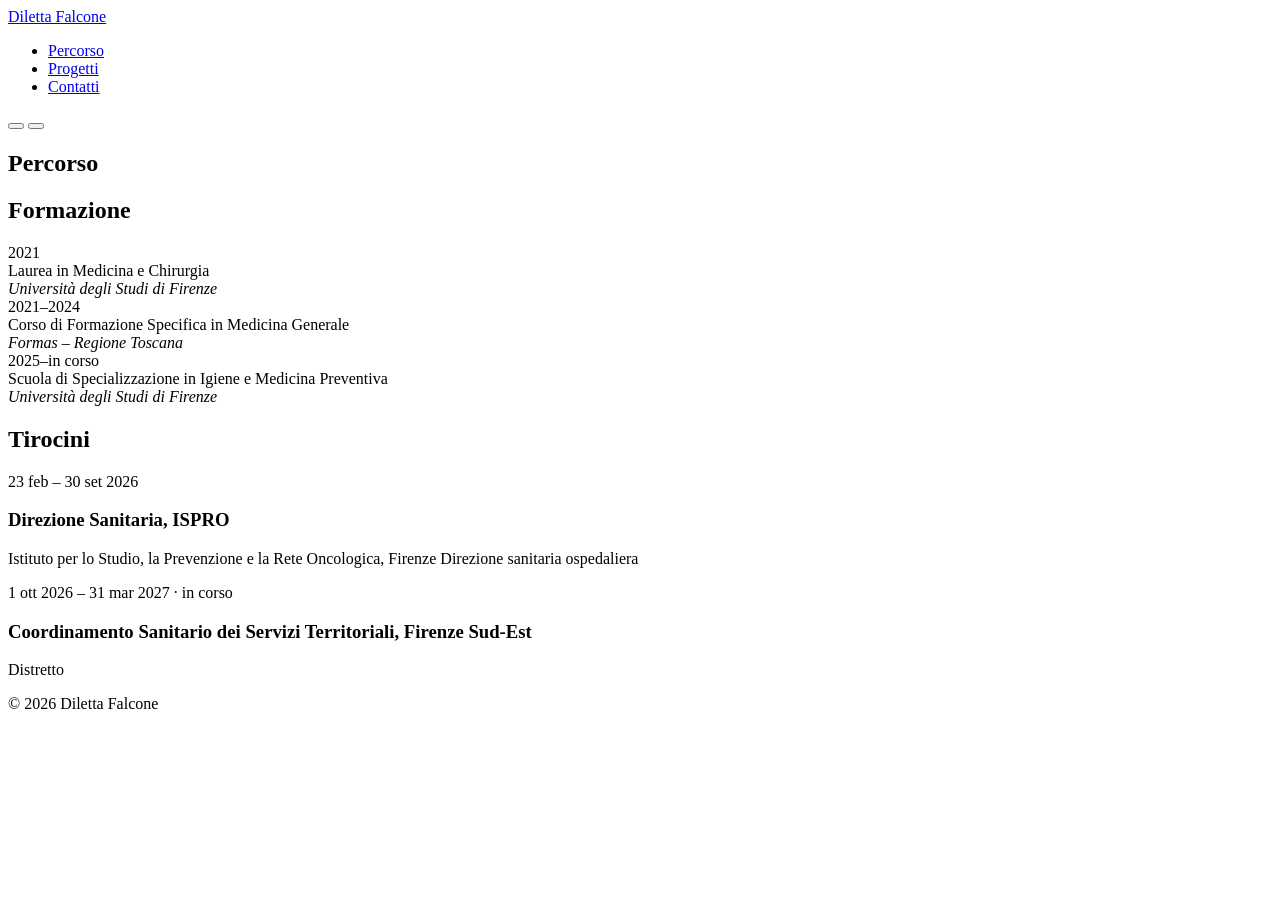
==== percorso/index.html @ 8f91eda7 "Favicon, anteprima link, dati strutturati, sitemap Co-Authored-By: Claude Opus 5.5 <noreply@anthropi" ====
<!DOCTYPE html>
<html lang="it">
<head>
  <meta charset="UTF-8">
  <meta name="viewport" content="width=device-width, initial-scale=1.0">
  <meta name="description" content="Studi e tirocini di Diletta Falcone.">
  <title>Percorso — Diletta Falcone</title>
  <link rel="canonical" href="https://dilettafalcone.it/percorso/">
  <link rel="icon" href="/favicon.svg" type="image/svg+xml">
  <link rel="icon" href="/favicon-96.png" sizes="96x96" type="image/png">
  <link rel="icon" href="/favicon.ico" sizes="any">
  <link rel="apple-touch-icon" href="/apple-touch-icon.png">
  <meta property="og:type" content="website">
  <meta property="og:site_name" content="Diletta Falcone">
  <meta property="og:locale" content="it_IT">
  <meta property="og:title" content="Percorso — Diletta Falcone">
  <meta property="og:description" content="Studi e tirocini di Diletta Falcone.">
  <meta property="og:url" content="https://dilettafalcone.it/percorso/">
  <meta property="og:image" content="https://dilettafalcone.it/og-image.png">
  <meta property="og:image:width" content="1200">
  <meta property="og:image:height" content="630">
  <meta property="og:image:alt" content="Diletta Falcone, medico chirurgo">
  <meta name="twitter:card" content="summary_large_image">
  <link rel="preconnect" href="https://fonts.googleapis.com">
  <link rel="preconnect" href="https://fonts.gstatic.com" crossorigin>
  <link href="https://fonts.googleapis.com/css2?family=Source+Serif+4:ital,opsz,wght@0,8..60,400;0,8..60,600;1,8..60,400&display=swap" rel="stylesheet">
  <link rel="stylesheet" href="/css/style.css">
  <script>(function(){var t=null;try{t=localStorage.getItem('theme')}catch(e){}t=t||(window.matchMedia('(prefers-color-scheme: dark)').matches?'dark':'light');document.documentElement.setAttribute('data-theme',t);})();</script>
</head>
<body>

  <nav>
    <div class="nav-inner">
      <a href="/" class="nav-logo">Diletta Falcone</a>
      <ul class="nav-links">
        <li><a href="/percorso/" aria-current="page">Percorso</a></li>
        <li><a href="/progetti/">Progetti</a></li>
        <li><a href="/#contact">Contatti</a></li>
      </ul>
      <button class="nav-hamburger" id="nav-hamburger" aria-label="Menu" aria-expanded="false" onclick="toggleNav()">
        <span></span><span></span><span></span>
      </button>
      <button class="theme-toggle" id="theme-toggle" onclick="toggleTheme()" aria-label="Cambia tema"></button>
    </div>
  </nav>

  <main>

    <section class="page-head">
      <h1>Percorso</h1>
    </section>

    <section id="formazione">
      <h2 class="section-label">Formazione</h2>
      <div class="timeline">
        <div class="timeline-item">
          <span class="timeline-year">2021</span>
          <div class="timeline-desc">Laurea in Medicina e Chirurgia<br><em class="timeline-place">Università degli Studi di Firenze</em></div>
        </div>
        <div class="timeline-item">
          <span class="timeline-year">2021–2024</span>
          <div class="timeline-desc">Corso di Formazione Specifica in Medicina Generale<br><em class="timeline-place">Formas – Regione Toscana</em></div>
        </div>
        <div class="timeline-item">
          <span class="timeline-year">2025–in corso</span>
          <div class="timeline-desc">Scuola di Specializzazione in Igiene e Medicina Preventiva<br><em class="timeline-place">Università degli Studi di Firenze</em></div>
        </div>
      </div>
    </section>

    <section id="tirocini">
      <h2 class="section-label">Tirocini</h2>

      <article class="exp" id="ispro">
        <header class="exp-head">
          <span class="exp-period">23 feb – 30 set 2026</span>
          <h3 class="exp-title">Direzione Sanitaria, ISPRO</h3>
          <p class="exp-place">Istituto per lo Studio, la Prevenzione e la Rete Oncologica, Firenze <span class="exp-tag">Direzione sanitaria ospedaliera</span></p>
        </header>
      </article>

      <article class="exp" id="firenze-sud-est">
        <header class="exp-head">
          <span class="exp-period">1 ott 2026 – 31 mar 2027 · in corso</span>
          <h3 class="exp-title">Coordinamento Sanitario dei Servizi Territoriali, Firenze Sud-Est</h3>
          <p class="exp-place"><span class="exp-tag">Distretto</span></p>
        </header>
      </article>
    </section>

  </main>

  <footer>
    <p>© 2026 Diletta Falcone</p>
  </footer>

  <script src="/js/site.js"></script>
</body>
</html>
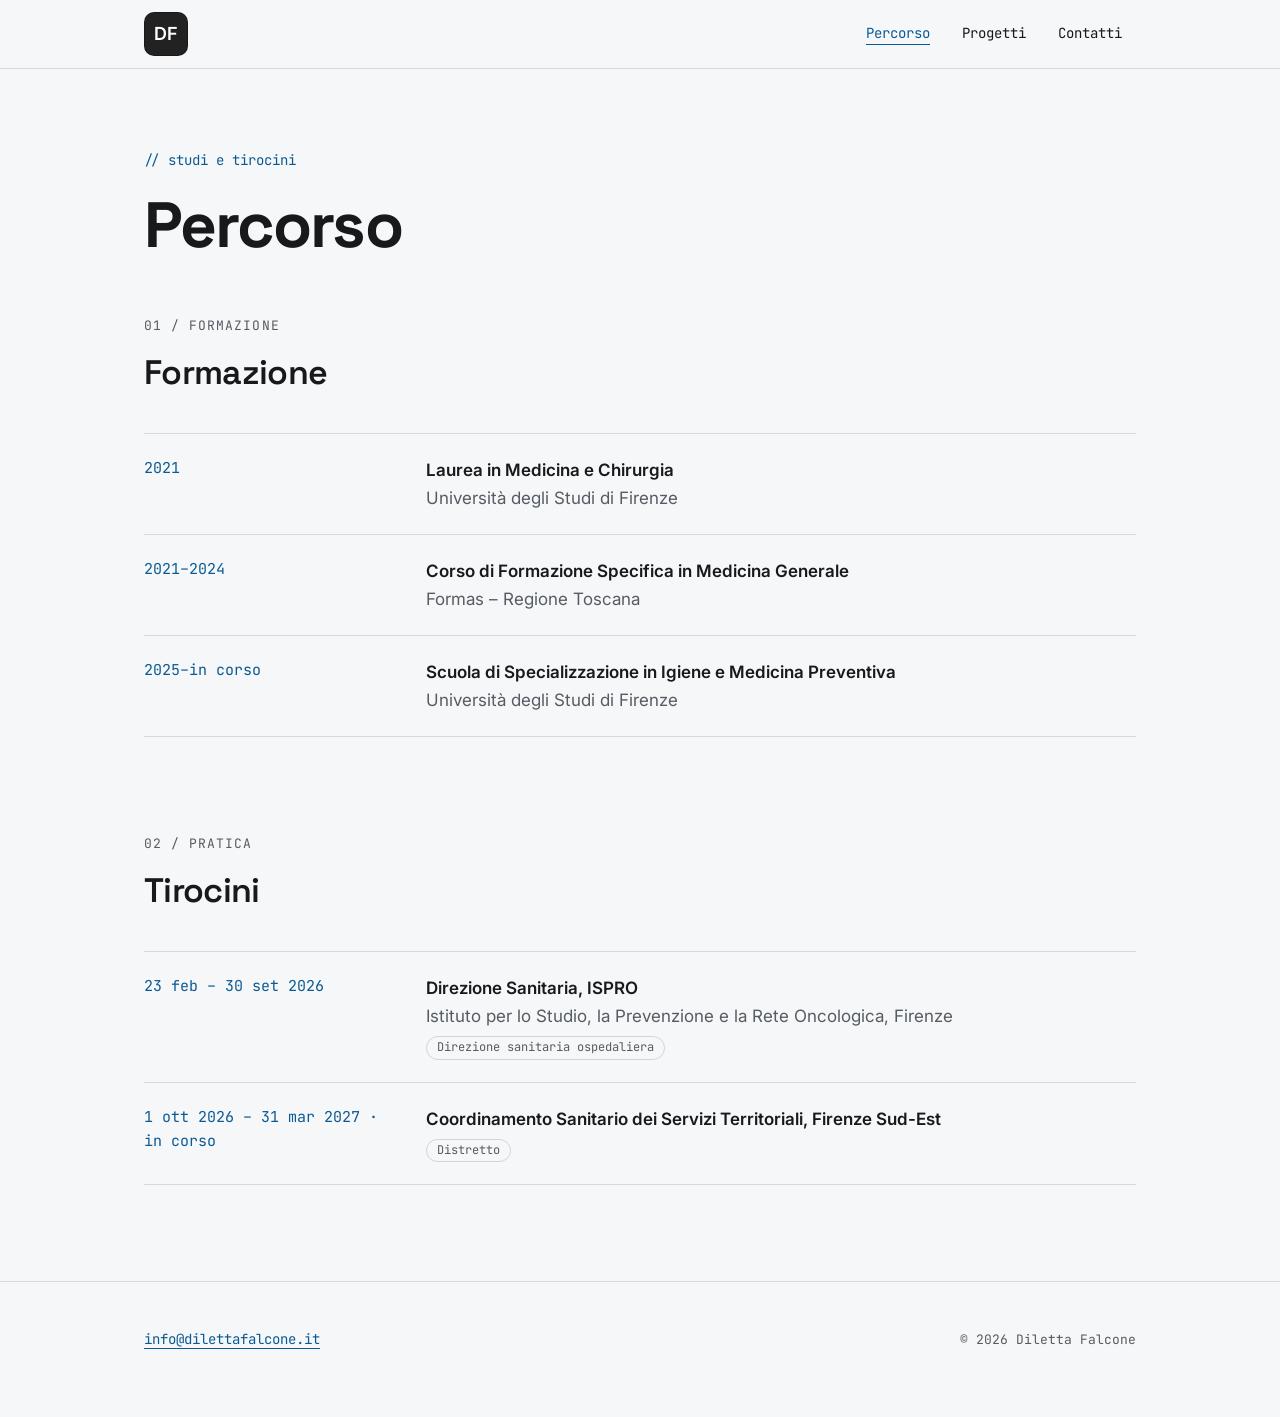
==== commit 94f1a568: "Nuova grafica: stile scuro e tecnologico, tema automatico Co-Authored-By: Claude Opus 5.5 <noreply@a" ====
--- a/percorso/index.html
+++ b/percorso/index.html
@@ -23,77 +23,85 @@
   <meta name="twitter:card" content="summary_large_image">
   <link rel="preconnect" href="https://fonts.googleapis.com">
   <link rel="preconnect" href="https://fonts.gstatic.com" crossorigin>
-  <link href="https://fonts.googleapis.com/css2?family=Source+Serif+4:ital,opsz,wght@0,8..60,400;0,8..60,600;1,8..60,400&display=swap" rel="stylesheet">
+  <link href="https://fonts.googleapis.com/css2?family=Inter:wght@400;500;600&family=JetBrains+Mono:wght@400;500&family=Space+Grotesk:wght@500;600;700&display=swap" rel="stylesheet">
   <link rel="stylesheet" href="/css/style.css">
-  <script>(function(){var t=null;try{t=localStorage.getItem('theme')}catch(e){}t=t||(window.matchMedia('(prefers-color-scheme: dark)').matches?'dark':'light');document.documentElement.setAttribute('data-theme',t);})();</script>
 </head>
 <body>
 
   <nav>
     <div class="nav-inner">
-      <a href="/" class="nav-logo">Diletta Falcone</a>
+      <a href="/" class="nav-logo" aria-label="Diletta Falcone, home">DF</a>
       <ul class="nav-links">
         <li><a href="/percorso/" aria-current="page">Percorso</a></li>
         <li><a href="/progetti/">Progetti</a></li>
-        <li><a href="/#contact">Contatti</a></li>
+        <li><a href="#contatti">Contatti</a></li>
       </ul>
-      <button class="nav-hamburger" id="nav-hamburger" aria-label="Menu" aria-expanded="false" onclick="toggleNav()">
-        <span></span><span></span><span></span>
-      </button>
-      <button class="theme-toggle" id="theme-toggle" onclick="toggleTheme()" aria-label="Cambia tema"></button>
     </div>
   </nav>
 
   <main>
-
-    <section class="page-head">
+    <section class="wrap page-head">
+      <p class="eyebrow">// studi e tirocini</p>
       <h1>Percorso</h1>
     </section>
 
-    <section id="formazione">
-      <h2 class="section-label">Formazione</h2>
-      <div class="timeline">
-        <div class="timeline-item">
-          <span class="timeline-year">2021</span>
-          <div class="timeline-desc">Laurea in Medicina e Chirurgia<br><em class="timeline-place">Università degli Studi di Firenze</em></div>
+    <section class="wrap section" id="formazione">
+      <p class="kicker">01 / formazione</p>
+      <h2>Formazione</h2>
+      <div class="rows">
+        <div class="row">
+          <div class="row-when">2021</div>
+          <div class="row-what">
+            <div class="row-title">Laurea in Medicina e Chirurgia</div>
+            <div class="row-place">Università degli Studi di Firenze</div>
+          </div>
         </div>
-        <div class="timeline-item">
-          <span class="timeline-year">2021–2024</span>
-          <div class="timeline-desc">Corso di Formazione Specifica in Medicina Generale<br><em class="timeline-place">Formas – Regione Toscana</em></div>
+        <div class="row">
+          <div class="row-when">2021–2024</div>
+          <div class="row-what">
+            <div class="row-title">Corso di Formazione Specifica in Medicina Generale</div>
+            <div class="row-place">Formas – Regione Toscana</div>
+          </div>
         </div>
-        <div class="timeline-item">
-          <span class="timeline-year">2025–in corso</span>
-          <div class="timeline-desc">Scuola di Specializzazione in Igiene e Medicina Preventiva<br><em class="timeline-place">Università degli Studi di Firenze</em></div>
+        <div class="row">
+          <div class="row-when">2025–in corso</div>
+          <div class="row-what">
+            <div class="row-title">Scuola di Specializzazione in Igiene e Medicina Preventiva</div>
+            <div class="row-place">Università degli Studi di Firenze</div>
+          </div>
         </div>
       </div>
     </section>
 
-    <section id="tirocini">
-      <h2 class="section-label">Tirocini</h2>
-
-      <article class="exp" id="ispro">
-        <header class="exp-head">
-          <span class="exp-period">23 feb – 30 set 2026</span>
-          <h3 class="exp-title">Direzione Sanitaria, ISPRO</h3>
-          <p class="exp-place">Istituto per lo Studio, la Prevenzione e la Rete Oncologica, Firenze <span class="exp-tag">Direzione sanitaria ospedaliera</span></p>
-        </header>
-      </article>
-
-      <article class="exp" id="firenze-sud-est">
-        <header class="exp-head">
-          <span class="exp-period">1 ott 2026 – 31 mar 2027 · in corso</span>
-          <h3 class="exp-title">Coordinamento Sanitario dei Servizi Territoriali, Firenze Sud-Est</h3>
-          <p class="exp-place"><span class="exp-tag">Distretto</span></p>
-        </header>
-      </article>
+    <section class="wrap section" id="tirocini">
+      <p class="kicker">02 / pratica</p>
+      <h2>Tirocini</h2>
+      <div class="rows">
+        <div class="row">
+          <div class="row-when">23 feb – 30 set 2026</div>
+          <div class="row-what">
+            <div class="row-title">Direzione Sanitaria, ISPRO</div>
+            <div class="row-place">Istituto per lo Studio, la Prevenzione e la Rete Oncologica, Firenze</div>
+            <span class="row-tag">Direzione sanitaria ospedaliera</span>
+          </div>
+        </div>
+        <div class="row">
+          <div class="row-when">1 ott 2026 – 31 mar 2027 · in corso</div>
+          <div class="row-what">
+            <div class="row-title">Coordinamento Sanitario dei Servizi Territoriali, Firenze Sud-Est</div>
+            <span class="row-tag">Distretto</span>
+          </div>
+        </div>
+      </div>
     </section>
 
   </main>
 
-  <footer>
-    <p>© 2026 Diletta Falcone</p>
+  <footer id="contatti">
+    <div class="footer-inner">
+      <a href="mailto:info@dilettafalcone.it">info@dilettafalcone.it</a>
+      <p>© 2026 Diletta Falcone</p>
+    </div>
   </footer>
-
-  <script src="/js/site.js"></script>
 </body>
 </html>
--- a/css/style.css
+++ b/css/style.css
@@ -0,0 +1,337 @@
+/* Diletta Falcone: stile scuro e tecnologico, tema automatico */
+
+:root {
+  --bg: #f6f7f8;
+  --fg: #17191c;
+  --muted: #555c63;
+  --accent: #0b5a94;
+  --line: rgba(0, 0, 0, 0.12);
+  --line-strong: rgba(0, 0, 0, 0.3);
+  --card-line: rgba(0, 0, 0, 0.14);
+  --card-bg: #ffffff;
+  --btn-bg: #0b5a94;
+  --btn-fg: #ffffff;
+  --mark-bg: #222222;
+  --mark-fg: #ffffff;
+  --max: 1040px;
+  --mono: 'JetBrains Mono', ui-monospace, 'Cascadia Mono', Consolas, monospace;
+  --head: 'Space Grotesk', 'Segoe UI', system-ui, sans-serif;
+  --body: 'Inter', system-ui, 'Segoe UI', sans-serif;
+}
+
+@media (prefers-color-scheme: dark) {
+  :root {
+    --bg: #1a1a1a;
+    --fg: #ececec;
+    --muted: #a3a3a3;
+    --accent: #7cc4ff;
+    --line: rgba(255, 255, 255, 0.12);
+    --line-strong: rgba(255, 255, 255, 0.28);
+    --card-line: rgba(255, 255, 255, 0.14);
+    --card-bg: #202020;
+    --btn-bg: #7cc4ff;
+    --btn-fg: #0d1722;
+    --mark-bg: #2b2b2b;
+    --mark-fg: #ececec;
+  }
+}
+
+*, *::before, *::after { box-sizing: border-box; }
+
+html { color-scheme: light dark; scroll-behavior: smooth; }
+
+body {
+  margin: 0;
+  background: var(--bg);
+  color: var(--fg);
+  font-family: var(--body);
+  font-size: 17px;
+  line-height: 1.65;
+  -webkit-font-smoothing: antialiased;
+  overflow-wrap: break-word;
+}
+
+a { color: inherit; text-decoration: none; }
+
+a:focus-visible {
+  outline: 2px solid var(--accent);
+  outline-offset: 3px;
+  border-radius: 4px;
+}
+
+h1, h2, h3, p, ul { margin: 0; }
+ul { padding: 0; list-style: none; }
+
+/* Navigazione */
+nav { border-bottom: 1px solid var(--line); }
+
+.nav-inner {
+  max-width: var(--max);
+  margin: 0 auto;
+  padding: 12px 24px;
+  display: flex;
+  flex-wrap: wrap;
+  align-items: center;
+  justify-content: space-between;
+  gap: 8px;
+}
+
+.nav-logo {
+  display: flex;
+  align-items: center;
+  justify-content: center;
+  width: 44px;
+  height: 44px;
+  border-radius: 10px;
+  background: var(--mark-bg);
+  color: var(--mark-fg);
+  border: 1px solid var(--line-strong);
+  font-weight: 600;
+  font-size: 18px;
+  letter-spacing: -0.01em;
+}
+
+.nav-links { display: flex; flex-wrap: wrap; gap: 4px; }
+
+.nav-links a {
+  display: inline-block;
+  padding: 10px 14px;
+  font-family: var(--mono);
+  font-size: 14px;
+  color: var(--fg);
+  border-radius: 8px;
+}
+
+.nav-links a:hover { color: var(--accent); }
+
+.nav-links a[aria-current="page"] {
+  color: var(--accent);
+  text-decoration: underline;
+  text-underline-offset: 6px;
+}
+
+/* Sezioni */
+.wrap {
+  max-width: var(--max);
+  margin: 0 auto;
+  padding-left: 24px;
+  padding-right: 24px;
+}
+
+.hero { padding-top: 112px; padding-bottom: 96px; }
+.page-head { padding-top: 80px; padding-bottom: 56px; }
+.section { padding-bottom: 96px; }
+
+.eyebrow {
+  margin-bottom: 24px;
+  font-family: var(--mono);
+  font-size: 14px;
+  color: var(--accent);
+}
+
+.hero h1 {
+  margin-bottom: 28px;
+  font-family: var(--head);
+  font-weight: 700;
+  font-size: clamp(44px, 9vw, 88px);
+  line-height: 1.02;
+  letter-spacing: -0.03em;
+}
+
+.hero .lead {
+  max-width: 640px;
+  margin-bottom: 36px;
+  font-size: 20px;
+  line-height: 1.6;
+  color: var(--muted);
+}
+
+.page-head h1 {
+  font-family: var(--head);
+  font-weight: 700;
+  font-size: clamp(40px, 7vw, 64px);
+  line-height: 1.05;
+  letter-spacing: -0.03em;
+}
+
+.page-head .eyebrow { margin-bottom: 20px; }
+
+.btns { display: flex; flex-wrap: wrap; gap: 12px; }
+
+.btn {
+  display: inline-block;
+  padding: 12px 22px;
+  border-radius: 10px;
+  border: 1px solid var(--line-strong);
+  color: var(--fg);
+  font-family: var(--mono);
+  font-weight: 500;
+  font-size: 14px;
+}
+
+.btn:hover { border-color: var(--accent); color: var(--accent); }
+
+.btn-primary {
+  background: var(--btn-bg);
+  border-color: var(--btn-bg);
+  color: var(--btn-fg);
+}
+
+.btn-primary:hover { color: var(--btn-fg); opacity: 0.9; }
+
+.kicker {
+  margin-bottom: 8px;
+  font-family: var(--mono);
+  font-size: 13px;
+  letter-spacing: 0.08em;
+  text-transform: uppercase;
+  color: var(--muted);
+}
+
+.section h2 {
+  margin-bottom: 32px;
+  font-family: var(--head);
+  font-weight: 600;
+  font-size: 34px;
+  letter-spacing: -0.02em;
+}
+
+/* Voci del percorso */
+.rows { border-top: 1px solid var(--line); }
+
+.row {
+  display: flex;
+  flex-wrap: wrap;
+  gap: 4px 32px;
+  padding: 22px 0;
+  border-bottom: 1px solid var(--line);
+}
+
+.row-when {
+  flex: 0 0 250px;
+  font-family: var(--mono);
+  font-size: 15px;
+  color: var(--accent);
+}
+
+.row-what { flex: 1 1 320px; min-width: 0; }
+.row-title { font-weight: 600; }
+.row-place { color: var(--muted); }
+
+.row-tag {
+  display: inline-block;
+  margin-top: 6px;
+  padding: 1px 10px;
+  border: 1px solid var(--card-line);
+  border-radius: 999px;
+  font-family: var(--mono);
+  font-size: 12px;
+  color: var(--muted);
+}
+
+.more {
+  display: inline-block;
+  margin-top: 24px;
+  padding: 10px 0;
+  font-family: var(--mono);
+  font-size: 14px;
+  color: var(--accent);
+  text-decoration: underline;
+  text-underline-offset: 4px;
+}
+
+/* Schede dei progetti */
+.cards { display: flex; flex-wrap: wrap; gap: 24px; }
+
+.card {
+  flex: 1 1 320px;
+  min-width: 0;
+  max-width: 100%;
+  display: flex;
+  flex-direction: column;
+  gap: 16px;
+  padding: 28px;
+  border: 1px solid var(--card-line);
+  border-radius: 10px;
+  background: var(--card-bg);
+  color: var(--fg);
+}
+
+.card:hover { border-color: var(--accent); }
+
+.cards.single .card { flex: 0 1 520px; }
+
+.card-top {
+  display: flex;
+  align-items: center;
+  justify-content: space-between;
+  gap: 12px;
+}
+
+.card-top svg { stroke: var(--accent); flex: none; }
+
+.card-tag { font-family: var(--mono); font-size: 13px; color: var(--muted); }
+
+.card h3 {
+  font-family: var(--head);
+  font-weight: 600;
+  font-size: 24px;
+  letter-spacing: -0.01em;
+}
+
+.card p { font-size: 16px; color: var(--muted); }
+
+.card-go {
+  margin-top: auto;
+  padding-top: 8px;
+  font-family: var(--mono);
+  font-size: 14px;
+  color: var(--accent);
+  overflow-wrap: anywhere;
+}
+
+/* Piè di pagina */
+footer { border-top: 1px solid var(--line); }
+
+.footer-inner {
+  max-width: var(--max);
+  margin: 0 auto;
+  padding: 36px 24px 56px;
+  display: flex;
+  flex-wrap: wrap;
+  justify-content: space-between;
+  align-items: center;
+  gap: 12px 24px;
+}
+
+.footer-inner a {
+  padding: 10px 0;
+  font-family: var(--mono);
+  font-size: 14px;
+  color: var(--accent);
+  text-decoration: underline;
+  text-underline-offset: 4px;
+}
+
+.footer-inner p {
+  font-family: var(--mono);
+  font-size: 13px;
+  color: var(--muted);
+}
+
+@media (max-width: 520px) {
+  body { font-size: 16px; }
+  .nav-inner, .wrap, .footer-inner { padding-left: 18px; padding-right: 18px; }
+  .nav-links a { padding: 10px 10px; }
+  .hero { padding-top: 64px; padding-bottom: 64px; }
+  .hero .lead { font-size: 18px; }
+  .page-head { padding-top: 48px; padding-bottom: 40px; }
+  .section { padding-bottom: 64px; }
+  .section h2 { font-size: 28px; }
+  .row-when { flex-basis: 100%; }
+  .card { padding: 22px; }
+}
+
+@media (prefers-reduced-motion: reduce) {
+  html { scroll-behavior: auto; }
+}
